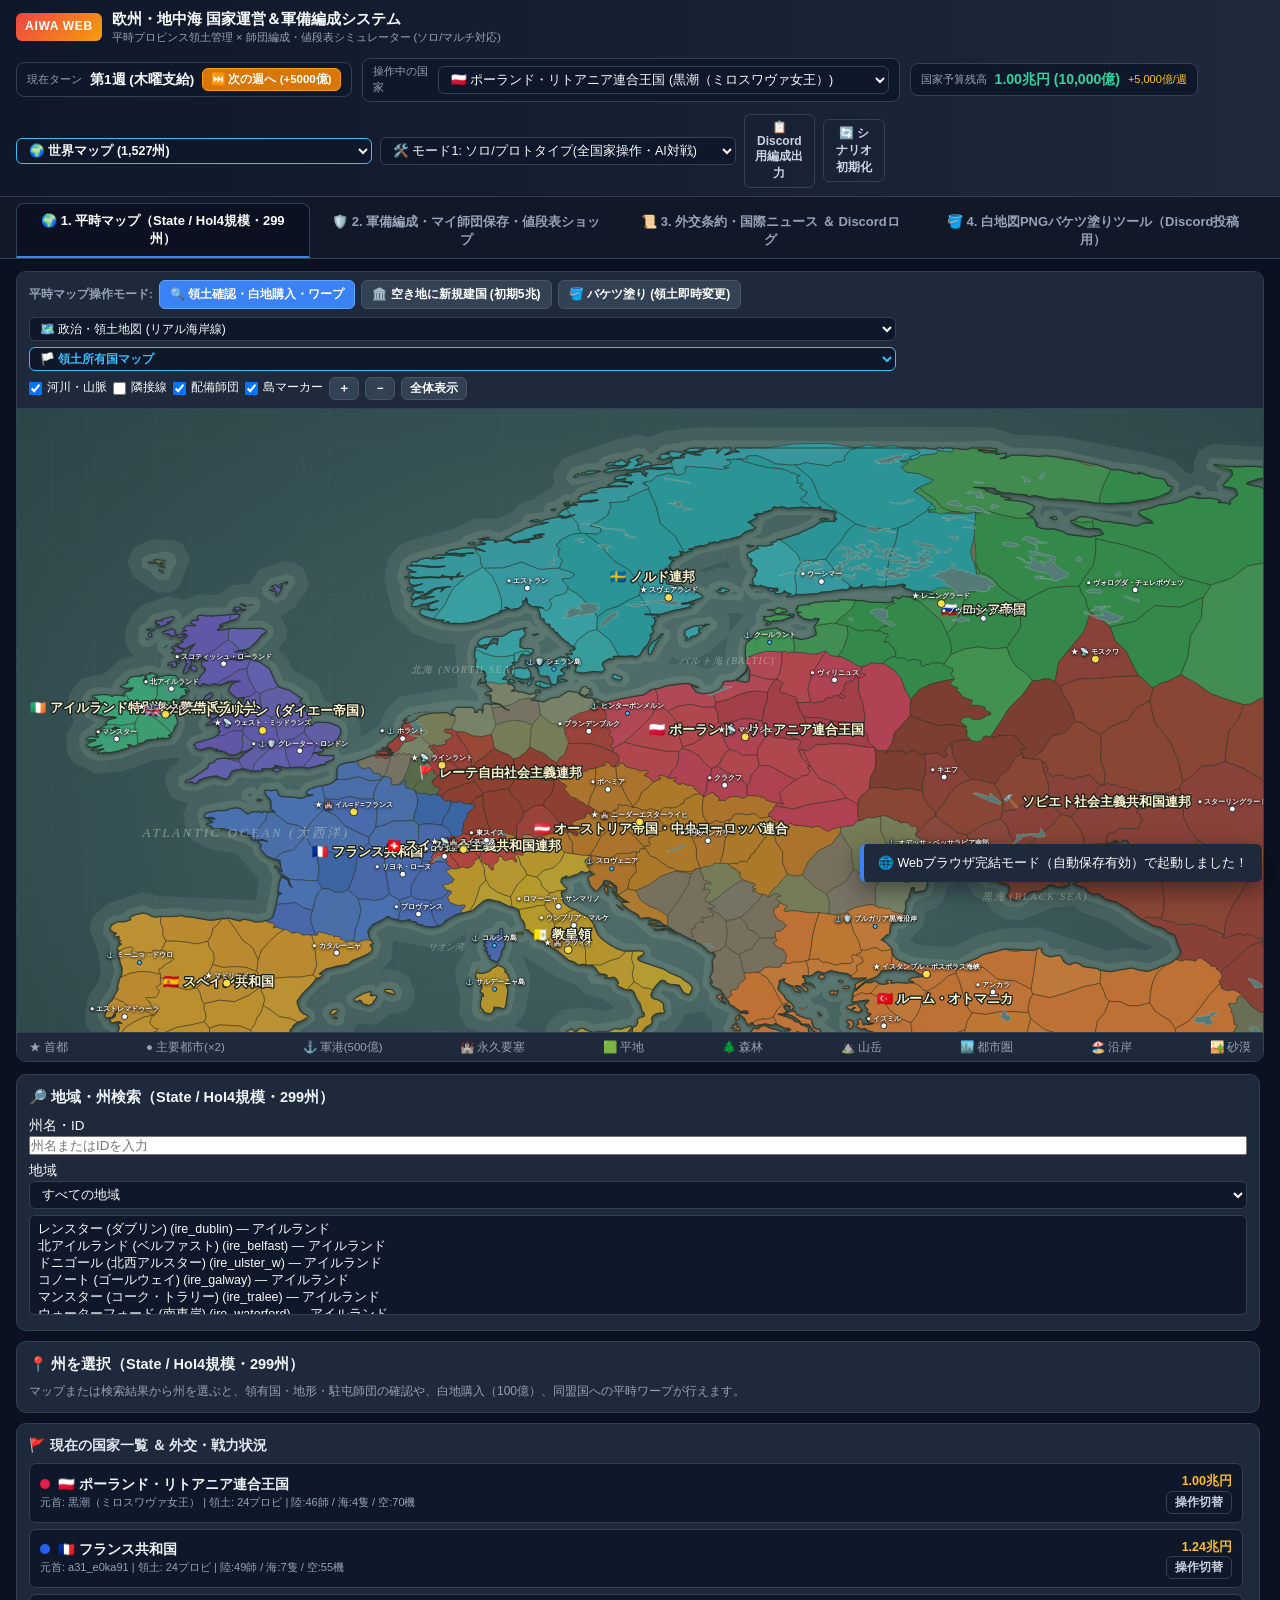
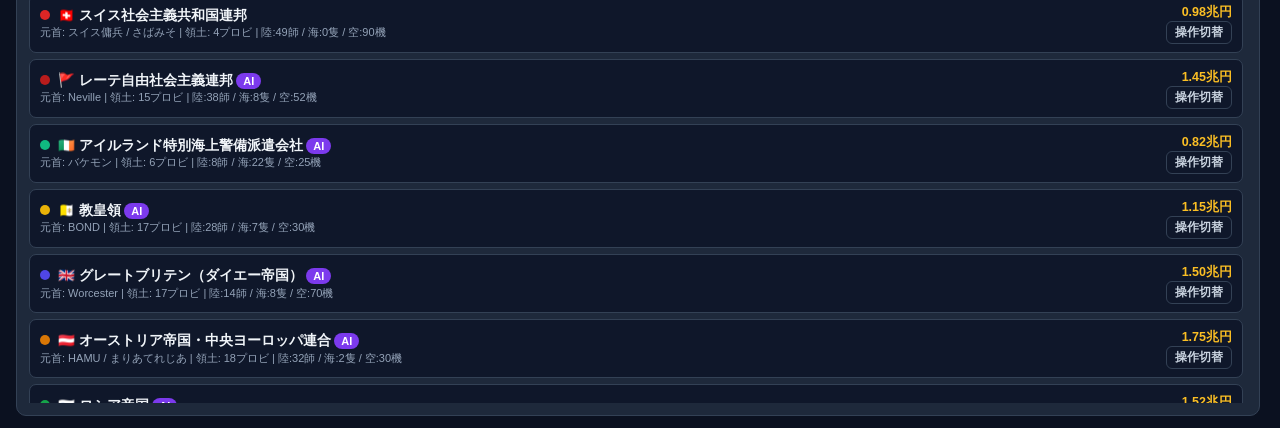
==== index.html @ 78592001 "feat: 陸海空の兵器区分フィルタ・戦車カタログ、史実編成プリセット拡充、国家・軍備共有コード(入出力)機能を実装" ====
<!DOCTYPE html>
<html lang="ja">
<head>
  <meta charset="UTF-8" />
  <meta name="viewport" content="width=device-width, initial-scale=1.0" />
  <title>AIWA Web Command — 欧州・地中海 国家運営＆戦術ウォーゲーム</title>
  <link rel="stylesheet" href="/static/styles.css?v=20261110_europe1914" />
</head>
<body>
  <!-- トップヘッダー：国家切替・予算表示・週進行・モード切替 -->
  <header class="topbar">
    <div class="brand">
      <span class="brand-badge">AIWA WEB</span>
      <div>
        <h1>欧州・地中海 国家運営＆軍備編成システム</h1>
        <p class="subtitle">平時プロビンス領土管理 × 師団編成・値段表シミュレーター (ソロ/マルチ対応)</p>
      </div>
    </div>

    <div class="topbar-center">
      <div class="stat-pill">
        <span class="pill-label">現在ターン</span>
        <strong id="ui-week">第1週 (木曜支給)</strong>
        <button id="btn-advance-week" class="btn btn-xs btn-amber" title="木曜0:00の週資金(+5000億＋割譲ボーナス)を全国家に支給し、AI国家を行動させます">⏭️ 次の週へ (+5000億)</button>
      </div>

      <div class="stat-pill nation-selector-pill">
        <span class="pill-label">操作中の国家</span>
        <select id="select-active-nation"></select>
        <span id="ui-nation-ai-badge" class="badge badge-ai" style="display:none;">AI担当</span>
      </div>

      <div class="stat-pill budget-pill">
        <span class="pill-label">国家予算残高</span>
        <strong id="ui-nation-budget">0.00兆円 (0億)</strong>
        <span id="ui-nation-income" class="sub-val">+5000億/週</span>
      </div>
    </div>

    <div class="topbar-right">
      <select id="select-active-world" class="select-world-dropdown" title="ワールド切替">
        <option value="world_admin1" selected>🌍 世界マップ (1,527州)</option>
        <option value="default">🇪🇺 欧州マップ (299州・現行戦役)</option>
      </select>
      <select id="select-game-mode" class="mode-select" title="まず1(ソロ/検証プロトタイプ) と のちに2(マルチプレイ国別ロック) を切り替え">
        <option value="sandbox">🛠️ モード1: ソロ/プロトタイプ(全国家操作・AI対戦)</option>
        <option value="multiplayer">🌐 モード2: マルチプレイ(国別パスコード保護)</option>
      </select>
      <button id="btn-export-discord" class="btn btn-sm btn-outline">📋 Discord用編成出力</button>
      <button id="btn-scenario-menu" class="btn btn-sm btn-outline">🔄 シナリオ初期化</button>
    </div>
  </header>

  <!-- メインナビゲーションタブ（宣戦布告以降の戦時マップは一旦切り離し） -->
  <nav class="main-tabs">
    <button class="tab-btn active" data-tab="tab-peacetime-map">
      🌍 1. 平時マップ（State / HoI4規模・299州）
    </button>
    <button class="tab-btn tab-war-highlight" data-tab="tab-wartime-map" style="display:none;">
      ⚔️ 戦時マップ（分離型・戦術作戦ボード ＆ AI審判）
      <span id="badge-active-wars" class="tab-counter">1</span>
    </button>
    <button class="tab-btn" data-tab="tab-military">
      🛡️ 2. 軍備編成・マイ師団保存・値段表ショップ
    </button>
    <button class="tab-btn" data-tab="tab-diplomacy">
      📜 3. 外交条約・国際ニュース ＆ Discordログ
    </button>
    <button class="tab-btn" data-tab="tab-png-painter">
      🪣 4. 白地図PNGバケツ塗りツール（Discord投稿用）
    </button>
  </nav>

  <!-- ====================================================================== -->
  <!-- TAB 1: 平時マップ（戦略プロビンス地図・建国・白地購入・平時ワープ） -->
  <!-- ====================================================================== -->
  <main id="tab-peacetime-map" class="tab-panel active">
    <div class="split-layout">
      <!-- 左：インタラクティブ欧州・地中海プロビンスSVGマップ -->
      <section class="map-Area">
        <div class="map-toolbar">
          <div class="tool-group">
            <span class="tool-label">平時マップ操作モード:</span>
            <button class="btn btn-sm map-tool-btn active" data-ptool="inspect">🔍 領土確認・白地購入・ワープ</button>
            <button class="btn btn-sm map-tool-btn" data-ptool="found">🏛️ 空き地に新規建国 (初期5兆)</button>
            <button class="btn btn-sm map-tool-btn" data-ptool="bucket">🪣 バケツ塗り (領土即時変更)</button>
          </div>
          <div class="tool-group">
            <select id="select-peace-map-style" class="mode-select" style="font-size:12px;padding:3px 6px;">
              <option value="political">🗺️ 政治・領土地図 (リアル海岸線)</option>
              <option value="terrain">⛰️ 自然地形アトラス (山岳・河川強調)</option>
              <option value="hq_dark">📡 参謀本部ブリーフィング図</option>
            </select>
            <select id="select-peace-color-mode" class="mode-select" style="font-size:12px;padding:3px 6px;border-color:#38bdf8;background:#0f172a;color:#38bdf8;font-weight:600;">
              <option value="owner">🏳️ 領土所有国マップ</option>
              <option value="diplomacy">🤝 外交関係カラーマップ</option>
            </select>
            <label class="checkbox-label">
              <input type="checkbox" id="chk-show-terrain" checked /> 河川・山脈
            </label>
            <label class="checkbox-label">
              <input type="checkbox" id="chk-show-adj" /> 隣接線
            </label>
            <label class="checkbox-label">
              <input type="checkbox" id="chk-show-units" checked /> 配備師団
            </label>
            <label class="checkbox-label" id="label-chk-island-markers">
              <input type="checkbox" id="chk-show-island-markers" checked /> 島マーカー
            </label>
            <button id="btn-peace-zoom-in" class="btn btn-xs">＋</button>
            <button id="btn-peace-zoom-out" class="btn btn-xs">－</button>
            <button id="btn-peace-zoom-reset" class="btn btn-xs">全体表示</button>
          </div>
        </div>

        <div id="peacetime-map-viewport" class="svg-viewport">
          <svg id="peacetime-svg" viewBox="150 40 1120 920" xmlns="http://www.w3.org/2000/svg"></svg>
          <div id="hoi4-state-tooltip" role="tooltip" hidden></div>
        </div>

        <div class="map-legend">
          <span>★ 首都</span>
          <span>● 主要都市(×2)</span>
          <span>⚓ 軍港(500億)</span>
          <span>🏰 永久要塞</span>
          <span>🟩 平地</span>
          <span>🌲 森林</span>
          <span>⛰️ 山岳</span>
          <span>🏙️ 都市圏</span>
          <span>🏖️ 沿岸</span>
          <span>🏜️ 砂漠</span>
        </div>
        <div id="diplomacy-legend-bar" class="map-legend" style="display:none;background:rgba(15,23,42,0.9);border:1px solid #38bdf8;margin-top:4px;">
          <strong style="color:#38bdf8;">🤝 外交カラー凡例:</strong>
          <span><span style="display:inline-block;width:12px;height:12px;background:#fde047;border-radius:2px;vertical-align:middle;"></span> 選択国家(自国)</span>
          <span><span style="display:inline-block;width:12px;height:12px;background:#10b981;border-radius:2px;vertical-align:middle;"></span> 軍事同盟国</span>
          <span><span style="display:inline-block;width:12px;height:12px;background:#38bdf8;border-radius:2px;vertical-align:middle;"></span> 不可侵条約国</span>
          <span><span style="display:inline-block;width:12px;height:12px;background:#a855f7;border-radius:2px;vertical-align:middle;"></span> 軍事通行権</span>
          <span><span style="display:inline-block;width:12px;height:12px;background:#ef4444;border-radius:2px;vertical-align:middle;"></span> 交戦国(戦争中)</span>
          <span><span style="display:inline-block;width:12px;height:12px;background:#475569;border-radius:2px;vertical-align:middle;"></span> 中立国</span>
        </div>
      </section>

      <!-- 右：選択プロビンス詳細 / 建国フォーム / バケツ塗りパレット -->
      <aside class="side-panel">
        <div class="card state-search">
          <h2>🔎 地域・州検索（State / HoI4規模・299州）</h2>
          <label>州名・ID <input id="state-search" type="search" placeholder="州名またはIDを入力" /></label>
          <label>地域 <select id="state-region-filter"><option value="">すべての地域</option></select></label>
          <select id="state-search-results" size="5" aria-label="検索結果"></select>
        </div>
        <!-- パネルA: プロビンス詳細＆白地購入＆平時ワープ -->
        <div id="peace-panel-inspect" class="card">
          <h2 id="prov-detail-title">📍 州を選択（State / HoI4規模・299州）</h2>
          <div id="prov-detail-body" class="card-body">
            <p class="muted">マップまたは検索結果から州を選ぶと、領有国・地形・駐屯師団の確認や、白地購入（100億）、同盟国への平時ワープが行えます。</p>
          </div>
        </div>

        <!-- パネルB: 新規建国ウィザード -->
        <div id="peace-panel-found" class="card" style="display:none;">
          <h2>🏛️ 新規建国申請（#建国ルール 準拠）</h2>
          <p class="rule-note">
            ・首都と主要都市は、選んだ白地の領土でつなげてください<br/>
            ・<strong>首都1つ＋主要都市2つ</strong>を設置（基本的に陸続き必須）<br/>
            ・建国時に<strong>初期資金5兆円（50,000億）</strong>を支給！
          </p>
          <div class="form-grid">
            <label>国名 <input type="text" id="found-name" placeholder="例: 地中海連邦共和国" /></label>
            <div class="row-2">
              <label>国旗絵文字 <input type="text" id="found-flag" value="🏳️" /></label>
              <label>国家カラー <input type="color" id="found-color" value="#06b6d4" /></label>
            </div>
            <div class="row-2">
              <label>指導者・プレイヤー名 <input type="text" id="found-leader" placeholder="あなたの名前" /></label>
              <label>パスコード(マルチ用・任意) <input type="text" id="found-passcode" placeholder="省略可" /></label>
            </div>
            <label class="checkbox-label">
              <input type="checkbox" id="found-is-ai" /> 🤖 この国をAI国家（CPU担当）にする
            </label>
            <div class="found-selection-box">
              <div><strong class="found-capital">★ 首都 (1つ):</strong> <span id="found-cap-label" class="highlight-text">マップ上の空き地をクリック</span></div>
              <div><strong class="found-city">● 主要都市 (2つ):</strong> <span id="found-cities-label" class="highlight-text">未選択 (0/2)</span></div>
              <div><strong class="found-extra">🗺️ 追加初期領土:</strong> <span id="found-provs-label" class="muted">なし</span></div>
              <button type="button" id="btn-found-austria-1914" class="btn btn-xs btn-outline" hidden>1914年のオーストリア＝ハンガリー帝国領を選択</button>
              <p id="found-status" role="status">白地の首都1つと主要都市2つを選んでください。</p>
              <button type="button" id="btn-found-connect" class="btn btn-xs btn-outline" disabled>間の空き地を追加</button>
              <button type="button" id="btn-found-clear-sel" class="btn btn-xs btn-outline">選択プロビンスをクリア</button>
            </div>
            <label>国家設定・背景ストーリー <textarea id="found-lore" rows="2" placeholder="建国の経緯や政体など"></textarea></label>
            <button id="btn-submit-found" class="btn btn-primary btn-block">🏛️ この内容で建国する（初期資金5兆円交付）</button>
          </div>
        </div>

        <!-- パネルC: バケツ塗りツール -->
        <div id="peace-panel-bucket" class="card" style="display:none;">
          <h2>🪣 領土バケツ塗りモード</h2>
          <p class="rule-note">塗りたい国家（または白地化）を選んでマップ上のプロビンスをクリックすると、即座に領土が切り替わります。</p>
          <label>塗りつぶし対象:
            <select id="select-bucket-owner"></select>
          </label>
        </div>

        <!-- 選択中プロビンスへの平時ワープ＆国家サマリー -->
        <div class="card">
          <h3>🚩 現在の国家一覧 ＆ 外交・戦力状況</h3>
          <div id="peace-nation-list" class="nation-mini-list"></div>
        </div>
      </aside>
    </div>
  </main>

  <!-- ====================================================================== -->
  <!-- TAB 2: 戦時マップ（平時マップから完全分離された戦術作戦ボード＆戦争審判） -->
  <!-- ====================================================================== -->
  <main id="tab-wartime-map" class="tab-panel">
    <div class="split-layout war-layout">
      <!-- 左：戦時専用・戦術作戦ボード (map.army / tactrace スタイル) -->
      <section class="map-area">
        <div class="map-toolbar war-toolbar">
          <div class="tool-group">
            <label>対象戦争:
              <select id="select-active-war"></select>
            </label>
            <button id="btn-open-declare-war" class="btn btn-xs btn-danger">🔥 新規宣戦布告</button>
            <label>戦術マップ戦域:
              <select id="select-war-theater"></select>
            </label>
          </div>

          <div class="tool-group">
            <span class="tool-label">作戦ボード描画ツール:</span>
            <button class="btn btn-xs war-tool-btn active" data-wtool="move">✥ 部隊アイコン移動</button>
            <button class="btn btn-xs war-tool-btn" data-wtool="add_unit">➕ 部隊シンボル追加</button>
            <button class="btn btn-xs war-tool-btn" data-wtool="draw_attack">🏹 攻撃進軍矢印</button>
            <button class="btn btn-xs war-tool-btn" data-wtool="draw_defend">🛡️ 防衛陣地線</button>
            <button class="btn btn-xs war-tool-btn" data-wtool="draw_naval">🌊 強襲揚陸・艦隊機動</button>
            <button class="btn btn-xs war-tool-btn" data-wtool="draw_counter">⚡ 機動逆襲矢印</button>
          </div>

          <div class="tool-group">
            <label>操作陣営:
              <select id="select-war-side">
                <option value="attacker">🔴 攻撃側陣営</option>
                <option value="defender">🔵 防衛側陣営</option>
              </select>
            </label>
            <label>表示レイヤー:
              <select id="select-war-layer-view">
                <option value="both">👁️ 両軍表示 (審判・全体検証)</option>
                <option value="attacker">🔴 攻撃側作戦のみ表示</option>
                <option value="defender">🔵 防衛側作戦のみ表示</option>
              </select>
            </label>
            <button id="btn-war-clear-drawings" class="btn btn-xs btn-outline">🗑️ 選択陣営の矢印クリア</button>
          </div>
        </div>

        <!-- 戦時専用・戦術SVGボード (1000x860) -->
        <div id="wartime-map-viewport" class="svg-viewport war-viewport">
          <svg id="wartime-svg" viewBox="0 0 1080 860" xmlns="http://www.w3.org/2000/svg"></svg>
        </div>

        <div class="map-legend war-legend">
          <span>💡 <strong>使い方:</strong> 『🏹 攻撃進軍矢印』等を選び、戦術マップ上を<strong>ドラッグ（または始点→終点クリック）</strong>すると作戦矢印を描画できます。『✥ 部隊アイコン移動』でNATO兵科シンボルを自由配置できます。</span>
          <div>
            <button id="btn-export-milx" class="btn btn-xs btn-outline">💾 作戦ファイル(.milxyz/.json)保存</button>
            <label class="btn btn-xs btn-outline" style="cursor:pointer;">
              📂 作戦ファイル読込 <input type="file" id="input-import-milx" accept=".json,.milxyz" style="display:none;" />
            </label>
          </div>
        </div>
      </section>

      <!-- 右：作戦ドクトリン提出・戦力比較・AI自動立案・ハイブリッド審判実行 -->
      <aside class="side-panel war-side-panel">
        <div class="card">
          <div class="card-header-flex">
            <h2 id="war-panel-title">⚔️ 戦術作戦司令部</h2>
            <span id="war-status-badge" class="badge badge-warn">作戦立案中</span>
          </div>

          <div id="war-coalition-box" class="coalition-versus-box"></div>

          <!-- 部隊シンボル追加設定（add_unit選択時） -->
          <div id="war-add-unit-box" class="sub-box" style="display:none;">
            <h4>➕ 戦術マップへ追加するNATO部隊シンボル</h4>
            <div class="row-2">
              <select id="new-tu-type">
                <option value="infantry">歩兵師団/軍団 [X]</option>
                <option value="mech">機械化歩兵部隊</option>
                <option value="armor">機甲・戦車軍団</option>
                <option value="mountain">山岳歩兵部隊</option>
                <option value="airborne">空挺降下部隊</option>
                <option value="marine">海兵強襲揚陸部隊</option>
                <option value="fleet">主力艦隊・船団</option>
                <option value="air">航空撃滅・爆撃航空団</option>
              </select>
              <input type="text" id="new-tu-name" placeholder="部隊名 (例: 第1機甲軍)" />
            </div>
            <p class="muted">※上の項目を設定して左の戦術マップをクリックすると配置されます。</p>
          </div>

          <!-- 戦略目標プロビンス指定（平時マップ連動の攻略目標） -->
          <div class="sub-box">
            <h4>🎯 戦略攻略目標プロビンス（勝敗時の占領対象）</h4>
            <div class="row-2">
              <select id="war-arrow-from"></select>
              <select id="war-arrow-to"></select>
            </div>
            <div class="row-2" style="margin-top:6px;">
              <select id="war-arrow-type">
                <option value="attack">地上正面突破</option>
                <option value="naval">強襲上陸(要:揚陸船団)</option>
                <option value="airborne">空挺降下(要:空挺連隊)</option>
              </select>
              <button id="btn-add-strat-target" class="btn btn-xs btn-primary">＋ 攻略目標に追加</button>
            </div>
            <div id="war-strat-target-list" class="tag-list" style="margin-top:6px;"></div>
          </div>

          <!-- 両陣営の作戦ドクトリン＆AI自動立案 -->
          <div class="doctrine-box">
            <div class="doctrine-header">
              <strong>🔴 攻撃側 作戦ドクトリン・指示書</strong>
              <button id="btn-ai-plan-atk" class="btn btn-xs btn-outline">🤖 AIに攻撃作戦を自動立案させる</button>
            </div>
            <textarea id="war-atk-doctrine" rows="2" placeholder="攻撃側の重点突破方向、航空支援、艦隊運用方針を記入"></textarea>

            <div class="doctrine-header" style="margin-top:8px;">
              <strong>🔵 防衛側 作戦ドクトリン・指示書</strong>
              <button id="btn-ai-plan-dfn" class="btn btn-xs btn-outline">🤖 AIに防衛作戦を自動立案させる</button>
            </div>
            <textarea id="war-dfn-doctrine" rows="2" placeholder="防衛側の防衛線、要塞活用、機動予備の逆襲方針を記入"></textarea>

            <div class="row-2" style="margin-top:8px;">
              <button id="btn-save-war-plan" class="btn btn-sm btn-primary">💾 作戦計画を保存・提出</button>
              <label class="checkbox-label">
                <input type="checkbox" id="chk-use-ai-llm" /> 🤖 AI審判ナラティブ追加
              </label>
            </div>
          </div>

          <hr class="sep" />

          <!-- 審判判定実行ボタン -->
          <button id="btn-resolve-war" class="btn btn-danger btn-block btn-lg">
            ⚖️ 戦争審判を実行する（制空・制海・地上突破・降伏判定）
          </button>
        </div>

        <!-- 戦争判定結果レポート表示カード -->
        <div class="card">
          <h3>📊 戦争審判レポート（#戦争結果 出力対応）</h3>
          <div id="war-result-container" class="war-report-box">
            <p class="muted">『⚖️ 戦争審判を実行する』を押すと、両軍の師団編成・戦車スペック・軍港有無・船団枠・制空権・地形補正・作戦矢印を統合計算した公式戦況レポートがここに表示されます。</p>
          </div>
        </div>
      </aside>
    </div>
  </main>

  <!-- ====================================================================== -->
  <!-- TAB 3: 軍備編成・師団設計ビルダー＆値段表ショップ -->
  <!-- ====================================================================== -->
  <main id="tab-military" class="tab-panel">
    <!-- 上部：残資金・軍事費内訳・週次予算ダッシュボード -->
    <div id="military-budget-dashboard" class="budget-dashboard-card"></div>

    <div class="military-grid">
      <!-- 左カラム：陸軍オリジナル師団ビルダー＆戦車車種カスタム -->
      <section class="card">
        <div class="card-header-flex">
          <h2>🪖 陸軍 師団編成ビルダー（#陸軍値段表 / #陸軍_連隊編成）</h2>
          <button id="btn-open-custom-tank" class="btn btn-xs btn-amber">🔧 架空・カスタム戦車開発</button>
        </div>
        <p class="rule-note">
          ・<strong>①基幹連隊（3〜4個）＋ ②砲兵連隊（1個まで・砲兵突破連隊含む）＋ ③補助大隊（4個まで）</strong>を組み合わせて編成<br/>
          ・戦車大隊(76両)の戦車を変更すると<strong>「76両×単価＋10億」</strong>、戦車中隊(22両)は<strong>「22両×単価」</strong>で自動計算！<br/>
          ・各連隊・大隊の<strong>公式説明文（全文）</strong>を確認でき、作成した編成は<strong>「自分用の師団」</strong>として保存できます。
        </p>

        <!-- 公式テンプレート＆史実編成ライブラリ 1クリック読込 -->
        <div class="template-bar" style="display:flex;flex-wrap:wrap;gap:6px;align-items:center;">
          <span>📌 テンプレ読込:</span>
          <select id="select-history-tpl" style="font-size:11.5px;padding:3px 8px;background:#1e293b;color:#fde047;border:1px solid #eab308;border-radius:4px;font-weight:600;">
            <option value="">🏛️ 史実編成ライブラリから選ぶ...</option>
            <option value="tpl_de_panzer_1939">🇩🇪 1939年ドイツ装甲師団 (電撃戦)</option>
            <option value="tpl_su_rifle_div">🇷🇺 ソ連赤軍ライフル師団 (狙撃師団)</option>
            <option value="tpl_us_armored_div">🇺🇸 米軍機甲師団 (諸兵科連合)</option>
            <option value="tpl_uk_airborne_div">🇬🇧 英軍第1空挺師団 (レッドデビルズ)</option>
            <option value="tpl_jp_infantry_div">🇯🇵 日本陸軍歩兵師団 (常設師団)</option>
            <option value="tpl_su_guards_tank">⭐ ソ連親衛重戦車突破軍</option>
          </select>
          <button class="btn btn-xs btn-outline tpl-load-btn" data-tpl="tpl_infantry_div">歩兵師団 (380億)</button>
          <button class="btn btn-xs btn-outline tpl-load-btn" data-tpl="tpl_motorized_div">自動車化 (440億)</button>
          <button class="btn btn-xs btn-outline tpl-load-btn" data-tpl="tpl_mechanized_div">機械化 (740億)</button>
          <button class="btn btn-xs btn-outline tpl-load-btn" data-tpl="tpl_armored_div">機甲 (1240億)</button>
        </div>

        <!-- 自分用の師団（保存済みマイ師団テンプレート）一覧・読込・保存 -->
        <div class="user-template-box">
          <div class="sec-title">
            <strong>⭐ 自分用の師団（マイ師団テンプレート保存・読込）</strong>
            <button type="button" id="btn-save-user-template" class="btn btn-xs btn-amber">💾 現在の編成を「自分用の師団」に保存</button>
          </div>
          <div id="user-templates-list" class="user-templates-list"></div>
        </div>

        <div class="builder-form">
          <div class="row-2">
            <label>師団名称 <input type="text" id="div-name" value="第1歩兵師団" /></label>
            <label>編成師団数 <input type="number" id="div-count" value="5" min="1" max="200" /></label>
          </div>

          <!-- 基幹連隊 (3〜4個) -->
          <div class="builder-section">
            <div class="sec-title">
              <strong>① 基幹連隊（3〜4個）</strong>
              <button type="button" id="btn-add-regiment" class="btn btn-xs btn-outline">＋ 連隊枠を追加 (最大4)</button>
            </div>
            <div id="builder-regiments-list"></div>
          </div>

          <!-- 砲兵連隊 (0〜1個：軽砲・重砲・自走砲・山岳砲・砲兵突破連隊・自走ロケット砲) -->
          <div class="builder-section">
            <div class="sec-title"><strong>② 砲兵連隊（各師団に1個まで・砲兵突破連隊もここ）</strong></div>
            <select id="builder-artillery"></select>
            <div id="builder-artillery-desc" class="unit-full-desc"></div>
          </div>

          <!-- 補助大隊 (0〜4個) -->
          <div class="builder-section">
            <div class="sec-title">
              <strong>③ 補助大隊（最大4個まで）</strong>
              <button type="button" id="btn-add-support" class="btn btn-xs btn-outline">＋ 補助大隊を追加 (最大4)</button>
            </div>
            <div id="builder-supports-list"></div>
          </div>

          <!-- リアルタイム試算・残資金プレビュー＆構成部隊説明文 -->
          <div id="div-preview-box" class="spec-preview-box"></div>

          <div style="display:flex;align-items:center;justify-content:space-between;gap:8px;margin-bottom:6px;">
            <label class="checkbox-label" style="font-size:12px;">
              <input type="checkbox" id="chk-also-save-tpl" /> 配備と同時に「自分用の師団」にも保存する
            </label>
          </div>

          <button id="btn-buy-division" class="btn btn-primary btn-block">
            🪖 この師団を編成・購入して配備する
          </button>

          <!-- 全連隊・砲兵・補助大隊の公式説明文カタログ辞典（全文表示） -->
          <details class="catalog-reference-details" style="margin-top:10px;">
            <summary>📖 全連隊・砲兵連隊・補助大隊 公式説明文一覧（クリックで全文表示）</summary>
            <div id="army-catalog-full-reference" class="catalog-reference-body"></div>
          </details>
        </div>
      </section>

      <!-- 中央カラム：陸海空・施設・核兵器 総合調達ショップ -->
      <section class="card">
        <h2>🪖⚓✈️🏰 陸海空・施設 総合調達ショップ</h2>
        <div class="shop-tabs">
          <button class="btn btn-sm shop-tab-btn active" data-shop="navy">⚓ 海軍艦艇・船団</button>
          <button class="btn btn-sm shop-tab-btn" data-shop="air">✈️ 空軍機体・核兵器</button>
          <button class="btn btn-sm shop-tab-btn" data-shop="tank">🪖 陸軍戦車カタログ</button>
          <button class="btn btn-sm shop-tab-btn" data-shop="facility">🏰 軍港(必須)・要塞・レーダー</button>
        </div>

        <div id="shop-facility-prov-bar" class="sub-box" style="display:none;margin-bottom:8px;">
          <label style="display:flex;align-items:center;justify-content:space-between;gap:8px;flex-wrap:wrap;">
            <strong>📍 施設の配備先プロビンス:</strong>
            <select id="shop-facility-prov" style="flex:1;min-width:180px;"></select>
          </label>
          <p class="muted" style="margin-top:4px;font-size:11px;">※選択した自国プロビンスに施設（⚓軍港・📡防空レーダー網・🏰永久要塞・🛡️海岸砲要塞）を配備し、平時マップ上に反映します。</p>
        </div>

        <div class="shop-filter-bar">
          <select id="shop-country-filter">
            <option value="ALL">すべての国</option>
          </select>
          <select id="shop-category-filter">
            <option value="ALL">すべての兵器区分</option>
          </select>
          <input type="text" id="shop-search" placeholder="兵器名・区分で検索 (例: 重戦車, 戦闘機, 大和, P-51)..." />
        </div>

        <div id="shop-items-list" class="shop-list"></div>
      </section>

      <!-- 右カラム：選択国家の現在保有戦力一覧＆全額返金解体 -->
      <section class="card">
        <div class="card-header-flex">
          <h2>📋 現在保有している軍備一覧</h2>
          <div style="display:flex;align-items:center;gap:6px;">
            <button id="btn-open-share-code" class="btn btn-xs btn-amber">📦 共有コード (入出力)</button>
            <span class="badge badge-ok">解体時100%返金</span>
          </div>
        </div>
        <div id="nation-force-summary" class="force-summary-banner"></div>
        <div id="nation-inventory-list" class="inventory-list"></div>
      </section>
    </div>
  </main>

  <!-- ====================================================================== -->
  <!-- TAB 4: 外交・条約・講和条約・国際ニュース＆Discordログ連携 -->
  <!-- ====================================================================== -->
  <main id="tab-diplomacy" class="tab-panel">
    <div class="military-grid">
      <!-- 左：条約締結・講和条約シミュレーター -->
      <section class="card">
        <h2>🤝 条約締結・講和条約（#外交ルール 準拠）</h2>
        <p class="rule-note">
          ・<strong>不可侵条約(1週間)</strong> と <strong>軍事同盟(1週間)</strong> は<strong>合計4カ国まで</strong>締結可能<br/>
          ・<strong>軍事的通行権</strong> は連絡なしで領域通過・平時ワープが可能（侵攻には使用不可・期限なし）<br/>
          ・<strong>講和条約</strong> は賠償金（1回目1.8兆 / 2回目0.9兆 / 3回目0.4兆・運営支給）＋初期領土の1/3まで割譲可（1プロビにつき週資金+100億）。締結後2週間は再宣戦不可。
        </p>

        <div class="form-grid">
          <label>条約種別
            <select id="treaty-type">
              <option value="nap">🕊️ 不可侵条約（1週間有効・宣戦不可）</option>
              <option value="alliance">🛡️ 軍事同盟（1週間有効・不可侵＋参戦義務）</option>
              <option value="transit">🚂 軍事的通行権（無期限・平時ワープ許可）</option>
              <option value="peace">🏳️ 講和条約（賠償金交付・領土割譲・2週間不可侵）</option>
            </select>
          </label>
          <div class="row-2">
            <label>締約国A (講和時は戦勝国) <select id="treaty-nat-a"></select></label>
            <label>締約国B (講和時は敗戦国) <select id="treaty-nat-b"></select></label>
          </div>
          <label>条約名称 <input type="text" id="treaty-name" placeholder="例: パリ防衛条約 / 露波中立条約" /></label>
          <div id="peace-cede-box" class="sub-box" style="display:none;">
            <strong>🏳️ 講和条約：割譲するプロビンス（敗戦国の初期領土1/3まで）</strong>
            <div id="peace-cede-provinces" class="checkbox-grid"></div>
          </div>
          <label>条約条文・備考 <textarea id="treaty-desc" rows="2" placeholder="条約の詳細条項（省略時は自動生成）"></textarea></label>
          <button id="btn-create-treaty" class="btn btn-primary btn-block">📜 条約を締結して #外交報告 に公示する</button>
        </div>

        <hr class="sep" />
        <h3>📌 現在有効な条約一覧</h3>
        <div id="active-treaties-list" class="treaty-list"></div>
      </section>

      <!-- 中央：国際ニュース発表＆タイムライン -->
      <section class="card">
        <h2>📰 国際ニュース・外交声明（#国際ニュース）</h2>
        <div class="form-grid" style="margin-bottom:12px;">
          <input type="text" id="news-title" placeholder="見出し (例: 【外務省声明】局外中立の宣言について)" />
          <textarea id="news-body" rows="3" placeholder="声明本文を入力..."></textarea>
          <button id="btn-post-news" class="btn btn-primary btn-sm">📣 国際ニュースに声明を発表</button>
        </div>
        <div id="news-feed-list" class="news-feed"></div>
      </section>

      <!-- 右：現在のDiscordサーバー(SQLite DB) リアルタイムログ閲覧 -->
      <section class="card">
        <div class="card-header-flex">
          <h2>💬 Discord AIWA 実サーバーログ連動</h2>
          <button id="btn-sync-discord" class="btn btn-xs btn-outline">🔄 最新ログ取得</button>
        </div>
        <p class="muted">ローカルの <code>discord_messages.db</code> に保存されているAIWAサーバーの投稿（#国際ニュース / #外交報告 / #戦争1 / #建国申請）を参照できます。</p>
        <div id="discord-logs-list" class="news-feed"></div>
      </section>
    </div>
  </main>

  <!-- ====================================================================== -->
  <!-- TAB 5: 白地図PNGバケツ塗りツール（Discordの #地図 投稿用） -->
  <!-- ====================================================================== -->
  <main id="tab-png-painter" class="tab-panel">
    <div class="card">
      <div class="card-header-flex">
        <div>
          <h2>🪣 世界地図バケツ塗りツール</h2>
          <p class="muted">世界マップと同じ区画をクリックで塗り、PNGで保存できます。手元の画像も読み込めます。</p>
        </div>
        <div class="tool-group">
          <button id="btn-png-europe-1914" class="btn btn-sm btn-outline" hidden>1914年の欧州を色分け</button>
          <button id="btn-png-world-map" class="btn btn-sm btn-outline">🌍 白地図に戻す</button>
          <label class="btn btn-sm btn-primary" style="cursor:pointer;">
            📂 白地図PNG画像を読み込む <input type="file" id="png-file-input" accept="image/*" style="display:none;" />
          </label>
          <label>塗り色: <input type="color" id="png-fill-color" value="#e11d48" /></label>
          <label>許容誤差（画像のみ）: <input type="number" id="png-tolerance" value="32" min="1" max="120" style="width:60px;" /></label>
          <button id="btn-png-undo" class="btn btn-sm btn-outline">↩️ 元に戻す</button>
          <button id="btn-png-download" class="btn btn-sm btn-amber">💾 塗った地図をPNG保存</button>
        </div>
      </div>
      <div class="tool-group" role="group" aria-label="バケツ塗り地図の表示">
        <button id="btn-png-zoom-in" class="btn btn-sm btn-outline" aria-label="地図を拡大">＋</button>
        <button id="btn-png-zoom-out" class="btn btn-sm btn-outline" aria-label="地図を縮小">−</button>
        <button id="btn-png-zoom-reset" class="btn btn-sm btn-outline">全体表示</button>
        <span class="muted">ホイールで拡大・縮小、ドラッグで移動</span>
      </div>
      <div class="png-canvas-wrapper">
        <canvas id="png-paint-canvas" width="1280" height="720"></canvas>
      </div>
    </div>
  </main>

  <!-- モーダル1: 新規宣戦布告 -->
  <div id="modal-declare-war" class="modal-backdrop" style="display:none;">
    <div class="modal-card">
      <div class="card-header-flex">
        <h3>🔥 新規宣戦布告（#戦争ルール 準拠）</h3>
        <button class="btn btn-xs btn-outline modal-close" data-close="modal-declare-war">✕</button>
      </div>
      <p class="rule-note">
        ・参戦できるのは<strong>宣戦布告側3カ国、防衛側3カ国の合わせて6カ国まで</strong><br/>
        ・<strong>両陣営の参戦国数の差は1以下</strong>とする<br/>
        ・不可侵条約または講和条約（2週間）が有効な相手には宣戦できません。
      </p>
      <div class="form-grid">
        <label>戦争・戦役名称 <input type="text" id="decl-war-name" placeholder="例: 第2次ライン・アルプス戦争" /></label>
        <label>使用する戦時戦術マップ（戦域）
          <select id="decl-war-theater"></select>
        </label>
        <div class="row-2">
          <div>
            <strong>🔴 宣戦布告側（最大3カ国）</strong>
            <div id="decl-attackers-list" class="checkbox-grid"></div>
          </div>
          <div>
            <strong>🔵 防衛側（最大3カ国）</strong>
            <div id="decl-defenders-list" class="checkbox-grid"></div>
          </div>
        </div>
        <button id="btn-confirm-declare-war" class="btn btn-danger btn-block">⚔️ 宣戦布告して戦時作戦マップを開く</button>
      </div>
    </div>
  </div>

  <!-- モーダル2: 架空・カスタム戦車開発 -->
  <div id="modal-custom-tank" class="modal-backdrop" style="display:none;">
    <div class="modal-card">
      <div class="card-header-flex">
        <h3>🔧 架空兵器・カスタム戦車開発（#戦争ルール 準拠）</h3>
        <button class="btn btn-xs btn-outline modal-close" data-close="modal-custom-tank">✕</button>
      </div>
      <p class="rule-note">
        ・完全新規開発は禁止。<strong>1945年9月15日までに走行可能な車体と主砲が付いた砲塔</strong>をベースにすること。<br/>
        ・<strong>T-54試作とIS-4は強過ぎるため出禁</strong>です。<br/>
        ・SO-122（M4シャーマン＋122mm砲）などWW2で実現可能な組み合わせは可。
      </p>
      <div class="form-grid">
        <label>車両名称 <input type="text" id="ct-name" placeholder="例: SO-122 重火力シャーマン" /></label>
        <div class="row-2">
          <label>ベース車体 <input type="text" id="ct-hull" placeholder="例: M4A3シャーマン車体" /></label>
          <label>搭載主砲 <input type="text" id="ct-gun" placeholder="例: 122mm A-19 / D-25T" /></label>
        </div>
        <div class="row-2">
          <label>車両区分
            <select id="ct-category">
              <option value="中戦車">中戦車</option>
              <option value="重戦車">重戦車</option>
              <option value="軽戦車">軽戦車</option>
              <option value="超重戦車">超重戦車</option>
              <option value="巡航・快速戦車">巡航・快速戦車</option>
              <option value="歩兵戦車">歩兵戦車</option>
              <option value="自走砲・砲戦車">自走砲・砲戦車</option>
            </select>
          </label>
          <label>1両単価(億) <input type="number" id="ct-cost" value="4.2" step="0.1" min="0.5" /></label>
        </div>
        <label>車両説明・備考 <input type="text" id="ct-desc" placeholder="例: M4車体に122mm砲を搭載した火力支援戦車" /></label>
        <button id="btn-submit-custom-tank" class="btn btn-amber btn-block">🔧 カスタム戦車を値段表に登録する</button>
      </div>
    </div>
  </div>

  <!-- モーダル3: Discord提出用フォーマット出力＆シナリオ切替 -->
  <div id="modal-output" class="modal-backdrop" style="display:none;">
    <div class="modal-card">
      <div class="card-header-flex">
        <h3 id="modal-output-title">📋 Discordスレッド提出用 軍備・予算テキスト</h3>
        <button class="btn btn-xs btn-outline modal-close" data-close="modal-output">✕</button>
      </div>
      <textarea id="modal-output-text" rows="14" readonly style="width:100%;font-family:monospace;"></textarea>
      <div class="row-2" style="margin-top:8px;">
        <button id="btn-copy-output" class="btn btn-primary">📋 クリップボードにコピー</button>
        <button class="btn btn-outline modal-close" data-close="modal-output">閉じる</button>
      </div>
    </div>
  </div>

  <!-- モーダル4: シナリオ初期化メニュー -->
  <div id="modal-scenario" class="modal-backdrop" style="display:none;">
    <div class="modal-card">
      <div class="card-header-flex">
        <h3>🔄 ワールド・シナリオ初期化メニュー</h3>
        <button class="btn btn-xs btn-outline modal-close" data-close="modal-scenario">✕</button>
      </div>
      <div class="form-grid">
        <button id="btn-reset-world" class="btn btn-primary btn-block" style="background:#0284c7;border-color:#38bdf8;">
          🌍 シナリオ：世界マップ（全1,527州・世界規模建国）で初期化
        </button>
        <button id="btn-reset-aiwa" class="btn btn-primary btn-block">
          🌍 シナリオ①：AIWA 現行サーバー再現（欧州・地中海15カ国＋条約＋瑞西仏戦争）で初期化
        </button>
        <button id="btn-reset-blank" class="btn btn-amber btn-block">
          🏳️ シナリオ②：完全な白地図から新規スタート（ゼロから建国・ソロ/マルチ用）
        </button>
      </div>
    </div>
  </div>

  <!-- モーダル5: 国家データ／軍備のインポート・エクスポート（共有コード化） -->
  <div id="modal-share-code" class="modal-backdrop" style="display:none;">
    <div class="modal-card" style="max-width:620px;">
      <div class="card-header-flex">
        <h3>📦 国家データ／軍備 共有コード（インポート・エクスポート）</h3>
        <button class="btn btn-xs btn-outline modal-close" data-close="modal-share-code">✕</button>
      </div>
      <p class="rule-note">
        ・<strong>エクスポート</strong>: 現在選択中の国家の軍備（師団・艦艇・機体・施設・マイ師団）を共有コードとして出力・コピーできます。<br/>
        ・<strong>インポート</strong>: 共有コードを貼り付けることで、他プレイヤーの編成や保存データを瞬時に自国へ反映できます。
      </p>

      <div class="shop-tabs" style="margin-bottom:8px;">
        <button class="btn btn-sm share-tab-btn active" data-share-mode="export">📤 共有コードのエクスポート (出力)</button>
        <button class="btn btn-sm share-tab-btn" data-share-mode="import">📥 共有コードのインポート (読込)</button>
      </div>

      <!-- 出力パネル -->
      <div id="share-panel-export">
        <label>エクスポート対象:
          <select id="share-export-scope" style="margin-bottom:6px;">
            <option value="all">📦 国家全体の軍備データ（師団＋海軍＋空軍＋施設）</option>
            <option value="divisions">🪖 保有師団＆マイ師団テンプレートのみ</option>
            <option value="builder">✏️ 現在ビルダーで設計中の師団編成のみ</option>
          </select>
        </label>
        <textarea id="share-export-text" rows="8" readonly style="width:100%;font-family:monospace;font-size:11.5px;background:#090d16;color:#38bdf8;"></textarea>
        <div class="row-2" style="margin-top:8px;">
          <button id="btn-copy-share-code" class="btn btn-primary">📋 共有コードをコピー</button>
          <button class="btn btn-outline modal-close" data-close="modal-share-code">閉じる</button>
        </div>
      </div>

      <!-- 入力パネル -->
      <div id="share-panel-import" style="display:none;">
        <label>共有コード（Base64 または JSON）を貼り付け:
          <textarea id="share-import-text" rows="8" placeholder="ここに共有コードをペーストしてください..." style="width:100%;font-family:monospace;font-size:11.5px;"></textarea>
        </label>
        <div style="margin-top:6px;display:flex;gap:6px;flex-wrap:wrap;">
          <button id="btn-execute-import" class="btn btn-amber" style="flex:1;">📥 この内容を自国軍備にインポートして反映</button>
          <button class="btn btn-outline modal-close" data-close="modal-share-code">閉じる</button>
        </div>
      </div>
    </div>
  </div>

  <div id="toast-container" class="toast-container"></div>
  <script src="/static/world_admin1_map.js?v=20261110_europe1914"></script>
  <script src="/static/realistic_map_data.js"></script>
  <script src="/static/standalone_data.js"></script>
  <script src="/static/app.js?v=20261110_europe1914"></script>
</body>
</html>
---- static/styles.css ----
:root {
  --bg-dark: #0b1120;
  --bg-panel: #111827;
  --bg-card: #1e293b;
  --bg-input: #0f172a;
  --border: #334155;
  --text-main: #f8fafc;
  --text-muted: #94a3b8;
  --primary: #3b82f6;
  --primary-hover: #2563eb;
  --danger: #ef4444;
  --danger-hover: #dc2626;
  --amber: #f59e0b;
  --emerald: #10b981;
}

* {
  box-sizing: border-box;
  margin: 0;
  padding: 0;
}

body {
  font-family: "Segoe UI", "Hiragino Kaku Gothic ProN", "Meiryo", sans-serif;
  background: var(--bg-dark);
  color: var(--text-main);
  font-size: 13.5px;
  line-height: 1.45;
  overflow-x: hidden;
}

/* Header */
.topbar {
  display: flex;
  align-items: center;
  justify-content: space-between;
  gap: 12px;
  padding: 8px 16px;
  background: linear-gradient(90deg, #0f172a 0%, #1e293b 100%);
  border-bottom: 1px solid var(--border);
  flex-wrap: wrap;
}

.brand {
  display: flex;
  align-items: center;
  gap: 10px;
}

.brand-badge {
  background: linear-gradient(135deg, #ef4444, #f59e0b);
  color: #fff;
  font-weight: 800;
  font-size: 12px;
  padding: 5px 9px;
  border-radius: 6px;
  letter-spacing: 0.06em;
}

.brand h1 {
  font-size: 15px;
  font-weight: 700;
}

.subtitle {
  font-size: 11px;
  color: var(--text-muted);
}

.topbar-center {
  display: flex;
  align-items: center;
  gap: 10px;
  flex-wrap: wrap;
}

.stat-pill {
  display: flex;
  align-items: center;
  gap: 8px;
  background: var(--bg-input);
  border: 1px solid var(--border);
  padding: 5px 10px;
  border-radius: 8px;
}

.pill-label {
  font-size: 11px;
  color: var(--text-muted);
}

.budget-pill strong {
  color: #34d399;
  font-size: 14px;
}

.sub-val {
  font-size: 11px;
  color: #fbbf24;
}

.topbar-right {
  display: flex;
  align-items: center;
  gap: 8px;
}

/* Main Navigation Tabs */
.main-tabs {
  display: flex;
  gap: 4px;
  padding: 6px 16px 0;
  background: var(--bg-panel);
  border-bottom: 1px solid var(--border);
  overflow-x: auto;
}

.tab-btn {
  background: transparent;
  color: var(--text-muted);
  border: 1px solid transparent;
  border-bottom: none;
  padding: 8px 14px;
  font-size: 13px;
  font-weight: 600;
  cursor: pointer;
  border-radius: 8px 8px 0 0;
  display: flex;
  align-items: center;
  gap: 6px;
  transition: all 0.15s;
}

.tab-btn:hover {
  color: var(--text-main);
  background: rgba(255, 255, 255, 0.04);
}

.tab-btn.active {
  color: #fff;
  background: var(--bg-dark);
  border-color: var(--border);
  border-bottom: 2px solid var(--primary);
}

.tab-war-highlight.active {
  border-bottom-color: var(--danger);
}

.tab-counter {
  background: var(--danger);
  color: #fff;
  font-size: 11px;
  padding: 1px 6px;
  border-radius: 99px;
}

.tab-panel {
  display: none;
  padding: 12px 16px;
}

.tab-panel.active {
  display: block;
}

/* Split Layouts */
.split-layout {
  display: grid;
  grid-template-columns: 1fr 410px;
  gap: 12px;
  height: calc(100vh - 115px);
  min-height: 640px;
}

.war-layout {
  grid-template-columns: 1fr 450px;
}

.map-area, .map-Area {
  display: flex;
  flex-direction: column;
  background: var(--bg-panel);
  border: 1px solid var(--border);
  border-radius: 10px;
  overflow: hidden;
}

.map-toolbar {
  display: flex;
  align-items: center;
  justify-content: space-between;
  gap: 8px;
  padding: 8px 12px;
  background: var(--bg-card);
  border-bottom: 1px solid var(--border);
  flex-wrap: wrap;
}

.tool-group {
  display: flex;
  align-items: center;
  gap: 6px;
  flex-wrap: wrap;
}

.tool-label {
  font-size: 11.5px;
  color: var(--text-muted);
  font-weight: 600;
}

.svg-viewport {
  flex: 1;
  position: relative;
  background: radial-gradient(circle at 50% 45%, #486766 0%, #273f43 100%);
  box-shadow: inset 0 0 0 3px #4c5140, inset 0 0 0 4px #999276;
  overflow: hidden;
  user-select: none;
}

#hoi4-state-tooltip {
  position: absolute;
  z-index: 5;
  max-width: min(280px, 90%);
  padding: 9px 12px;
  color: #f8f4df;
  background: rgba(20, 28, 26, 0.96);
  border: 1px solid #aa9a67;
  border-radius: 4px;
  box-shadow: 0 4px 14px rgba(0, 0, 0, 0.6);
  pointer-events: none;
  white-space: pre-line;
  font-size: 12px;
}

.state-search label { display: block; margin-bottom: 6px; }
.state-search input, .state-search select { width: 100%; }
.state-search select[size] { min-height: 100px; }

.war-viewport {
  background: radial-gradient(circle at 50% 50%, #506e6a 0%, #293f40 100%);
}

#peacetime-svg, #wartime-svg {
  width: 100%;
  height: 100%;
  display: block;
  cursor: grab;
}

#peacetime-svg:active, #wartime-svg:active {
  cursor: grabbing;
}

.map-legend {
  display: flex;
  align-items: center;
  justify-content: space-between;
  gap: 12px;
  padding: 6px 12px;
  background: var(--bg-card);
  border-top: 1px solid var(--border);
  font-size: 11.5px;
  color: var(--text-muted);
  flex-wrap: wrap;
}

/* Side Panel & Cards */
.side-panel {
  display: flex;
  flex-direction: column;
  gap: 10px;
  overflow-y: auto;
  padding-right: 4px;
}

.card {
  background: var(--bg-card);
  border: 1px solid var(--border);
  border-radius: 10px;
  padding: 12px;
}

.card h2 {
  font-size: 14.5px;
  margin-bottom: 8px;
  color: #f1f5f9;
}

.card h3 {
  font-size: 13.5px;
  margin-bottom: 8px;
  color: #e2e8f0;
}

.card-header-flex {
  display: flex;
  align-items: center;
  justify-content: space-between;
  gap: 8px;
  margin-bottom: 8px;
}

.rule-note {
  background: rgba(59, 130, 246, 0.1);
  border-left: 3px solid var(--primary);
  padding: 7px 10px;
  border-radius: 4px;
  font-size: 11.5px;
  color: #cbd5e1;
  margin-bottom: 10px;
}

.muted {
  color: var(--text-muted);
  font-size: 12px;
}

/* Forms & Inputs */
input[type="text"],
input[type="number"],
select,
textarea {
  background: var(--bg-input);
  color: var(--text-main);
  border: 1px solid var(--border);
  border-radius: 6px;
  padding: 5px 8px;
  font-size: 12.5px;
  width: 100%;
}

input[type="color"] {
  background: var(--bg-input);
  border: 1px solid var(--border);
  border-radius: 4px;
  height: 28px;
  width: 48px;
  cursor: pointer;
}

.form-grid {
  display: flex;
  flex-direction: column;
  gap: 8px;
}

.row-2 {
  display: grid;
  grid-template-columns: 1fr 1fr;
  gap: 8px;
}

.row-3 {
  display: grid;
  grid-template-columns: 1.4fr 0.8fr 1.2fr;
  gap: 8px;
}

.checkbox-label {
  display: inline-flex;
  align-items: center;
  gap: 5px;
  font-size: 12px;
  cursor: pointer;
}

/* Buttons */
.btn {
  background: #334155;
  color: #fff;
  border: 1px solid #475569;
  border-radius: 6px;
  padding: 6px 11px;
  font-size: 12.5px;
  font-weight: 600;
  cursor: pointer;
  transition: all 0.12s;
  display: inline-flex;
  align-items: center;
  justify-content: center;
  gap: 5px;
}

.btn:hover {
  filter: brightness(1.12);
}

.btn.active {
  background: var(--primary);
  border-color: #60a5fa;
}

.btn-xs {
  padding: 3px 8px;
  font-size: 11.5px;
}

.btn-sm {
  padding: 5px 10px;
  font-size: 12px;
}

.btn-lg {
  padding: 10px 14px;
  font-size: 14px;
}

.btn-block {
  width: 100%;
}

.btn-primary {
  background: var(--primary);
  border-color: var(--primary-hover);
}

.btn-danger {
  background: var(--danger);
  border-color: var(--danger-hover);
}

.btn-amber {
  background: #d97706;
  border-color: #f59e0b;
}

.btn-outline {
  background: transparent;
  border-color: var(--border);
  color: #cbd5e1;
}

/* Badges */
.badge {
  font-size: 11px;
  padding: 2px 7px;
  border-radius: 99px;
  font-weight: 700;
}

.badge-ai {
  background: #7c3aed;
  color: #fff;
}

.badge-ok {
  background: rgba(16, 185, 129, 0.2);
  color: #34d399;
  border: 1px solid #059669;
}

.badge-warn {
  background: rgba(245, 158, 11, 0.2);
  color: #fbbf24;
  border: 1px solid #d97706;
}

/* Military Grid (3 columns) */
.military-grid {
  display: grid;
  grid-template-columns: 1.15fr 1.1fr 0.95fr;
  gap: 12px;
  min-height: calc(100vh - 120px);
}

@media (max-width: 1300px) {
  .split-layout, .military-grid {
    grid-template-columns: 1fr;
    height: auto;
  }
  .svg-viewport {
    height: 560px;
  }
}

.template-bar {
  display: flex;
  align-items: center;
  gap: 6px;
  flex-wrap: wrap;
  margin-bottom: 10px;
  padding: 6px 8px;
  background: var(--bg-input);
  border-radius: 6px;
}

.builder-section {
  background: var(--bg-input);
  border: 1px solid var(--border);
  border-radius: 8px;
  padding: 8px;
  margin-top: 8px;
}

.sec-title {
  display: flex;
  align-items: center;
  justify-content: space-between;
  margin-bottom: 6px;
  font-size: 12.5px;
}

.reg-row {
  display: grid;
  grid-template-columns: 1.2fr 1.2fr auto;
  gap: 6px;
  margin-bottom: 5px;
  align-items: center;
}

.spec-preview-box {
  background: linear-gradient(135deg, #0f172a, #1e293b);
  border: 1px solid #3b82f6;
  border-radius: 8px;
  padding: 10px;
  margin: 10px 0;
}

.spec-stats-grid {
  display: grid;
  grid-template-columns: repeat(4, 1fr);
  gap: 6px;
  margin-top: 6px;
}

.stat-box {
  background: rgba(255, 255, 255, 0.04);
  padding: 4px 6px;
  border-radius: 4px;
  text-align: center;
}

.stat-box span {
  display: block;
  font-size: 10.5px;
  color: var(--text-muted);
}

.stat-box strong {
  font-size: 13px;
  color: #60a5fa;
}

/* Shop & Inventory */
.shop-tabs {
  display: flex;
  gap: 6px;
  margin-bottom: 8px;
}

.shop-filter-bar {
  display: flex;
  gap: 6px;
  margin-bottom: 8px;
  flex-wrap: wrap;
}

.shop-filter-bar select {
  min-width: 140px;
}

.shop-filter-bar input[type="text"] {
  flex: 1;
  min-width: 180px;
}

.badge-category {
  display: inline-block;
  padding: 1px 6px;
  font-size: 10.5px;
  font-weight: 600;
  border-radius: 4px;
  background: rgba(56, 189, 248, 0.15);
  color: #38bdf8;
  border: 1px solid rgba(56, 189, 248, 0.3);
}

.badge-cat-heavy {
  background: rgba(239, 68, 68, 0.15);
  color: #f87171;
  border-color: rgba(239, 68, 68, 0.3);
}

.badge-cat-medium {
  background: rgba(245, 158, 11, 0.15);
  color: #fbbf24;
  border-color: rgba(245, 158, 11, 0.3);
}

.badge-cat-light {
  background: rgba(16, 185, 129, 0.15);
  color: #34d399;
  border-color: rgba(16, 185, 129, 0.3);
}

.shop-list, .inventory-list, .news-feed, .treaty-list, .nation-mini-list {
  display: flex;
  flex-direction: column;
  gap: 6px;
  max-height: 540px;
  overflow-y: auto;
  padding-right: 4px;
}

.shop-item, .inv-item, .treaty-item, .news-item, .nation-mini-item {
  background: var(--bg-input);
  border: 1px solid var(--border);
  border-radius: 7px;
  padding: 8px 10px;
  display: flex;
  align-items: center;
  justify-content: space-between;
  gap: 8px;
}

.news-item {
  flex-direction: column;
  align-items: flex-start;
}

.shop-item-title {
  font-weight: 700;
  color: #f1f5f9;
}

.shop-item-sub {
  font-size: 11px;
  color: var(--text-muted);
}

.price-tag {
  color: #fbbf24;
  font-weight: 700;
  font-size: 12.5px;
  white-space: nowrap;
}

/* War Room Styles */
.coalition-versus-box {
  display: grid;
  grid-template-columns: 1fr auto 1fr;
  gap: 8px;
  align-items: center;
  background: var(--bg-input);
  border: 1px solid var(--border);
  border-radius: 8px;
  padding: 8px;
  margin-bottom: 8px;
}

.sub-box {
  background: var(--bg-input);
  border: 1px solid var(--border);
  border-radius: 8px;
  padding: 8px;
  margin-bottom: 8px;
}

.doctrine-header {
  display: flex;
  align-items: center;
  justify-content: space-between;
  margin-bottom: 4px;
  font-size: 12px;
}

.war-report-box {
  background: var(--bg-input);
  border: 1px solid var(--border);
  border-radius: 8px;
  padding: 12px;
  max-height: 460px;
  overflow-y: auto;
  white-space: pre-wrap;
  font-size: 12.5px;
  line-height: 1.55;
}

.tag-list {
  display: flex;
  flex-wrap: wrap;
  gap: 5px;
}

.tag-chip {
  background: rgba(239, 68, 68, 0.18);
  border: 1px solid #ef4444;
  color: #fca5a5;
  padding: 2px 7px;
  border-radius: 99px;
  font-size: 11px;
  display: inline-flex;
  align-items: center;
  gap: 5px;
}

#tab-peacetime-map {
  --found-capital: #fbbf24;
  --found-city: #38bdf8;
  --found-extra: #4ade80;
}

.found-capital { color: var(--found-capital); }
.found-city { color: var(--found-city); }
.found-extra { color: var(--found-extra); }

#found-status {
  margin: 6px 0;
}

.found-selection-box {
  background: var(--bg-input);
  border: 1px dashed #3b82f6;
  padding: 8px;
  border-radius: 6px;
  display: flex;
  flex-direction: column;
  gap: 4px;
  font-size: 12px;
}

.highlight-text {
  color: #38bdf8;
}

.sep {
  border: none;
  border-top: 1px solid var(--border);
  margin: 10px 0;
}

.checkbox-grid {
  display: grid;
  grid-template-columns: 1fr 1fr;
  gap: 5px;
  max-height: 160px;
  overflow-y: auto;
  background: var(--bg-input);
  padding: 6px;
  border-radius: 6px;
  border: 1px solid var(--border);
  margin-top: 4px;
}

#btn-found-austria-1914[hidden],
#btn-png-europe-1914[hidden] { display: none; }

/* PNG Canvas Painter */
.png-canvas-wrapper {
  margin-top: 10px;
  background: #070d19;
  border: 1px solid var(--border);
  border-radius: 8px;
  overflow: auto;
  max-height: calc(100vh - 210px);
  padding: 10px;
}

#png-paint-canvas {
  background: #fff;
  cursor: crosshair;
  display: block;
  width: 100%;
  touch-action: none;
  user-select: none;
  height: auto;
}

#png-paint-canvas.is-panning {
  cursor: grabbing;
}

/* Modals & Toasts */
.modal-backdrop {
  position: fixed;
  inset: 0;
  background: rgba(0, 0, 0, 0.72);
  display: flex;
  align-items: center;
  justify-content: center;
  z-index: 1000;
  padding: 16px;
}

.modal-card {
  background: var(--bg-card);
  border: 1px solid var(--border);
  border-radius: 12px;
  padding: 16px;
  width: 100%;
  max-width: 600px;
  box-shadow: 0 20px 50px rgba(0, 0, 0, 0.6);
}

.toast-container {
  position: fixed;
  bottom: 18px;
  right: 18px;
  display: flex;
  flex-direction: column;
  gap: 8px;
  z-index: 2000;
}

.toast {
  background: #1e293b;
  border-left: 4px solid var(--primary);
  color: #fff;
  padding: 10px 14px;
  border-radius: 6px;
  box-shadow: 0 8px 24px rgba(0, 0, 0, 0.45);
  font-size: 12.5px;
}

.toast.error {
  border-left-color: var(--danger);
}


/* Budget Dashboard & Full Descriptions & Saved Division Templates */
.budget-dashboard-card {
  background: linear-gradient(135deg, #0f172a 0%, #1e293b 100%);
  border: 1px solid #3b82f6;
  border-radius: 10px;
  padding: 10px 14px;
  margin-bottom: 12px;
  display: flex;
  align-items: center;
  justify-content: space-between;
  flex-wrap: wrap;
  gap: 12px;
}

.budget-metrics-row {
  display: flex;
  align-items: center;
  flex-wrap: wrap;
  gap: 14px;
}

.budget-metric-box {
  background: rgba(15, 23, 42, 0.72);
  border: 1px solid #334155;
  border-radius: 8px;
  padding: 6px 12px;
  min-width: 145px;
}

.budget-metric-box .bm-label {
  display: block;
  font-size: 11px;
  color: #94a3b8;
}

.budget-metric-box .bm-val {
  font-size: 14.5px;
  font-weight: 800;
  color: #f8fafc;
}

.user-template-box {
  background: rgba(245, 158, 11, 0.08);
  border: 1px solid rgba(245, 158, 11, 0.4);
  border-radius: 8px;
  padding: 8px 10px;
  margin-bottom: 10px;
}

.user-templates-list {
  display: flex;
  flex-direction: column;
  gap: 6px;
  margin-top: 6px;
  max-height: 190px;
  overflow-y: auto;
}

.user-tpl-item {
  background: var(--bg-input);
  border: 1px solid #475569;
  border-radius: 6px;
  padding: 6px 9px;
  display: flex;
  align-items: center;
  justify-content: space-between;
  gap: 8px;
}

.reg-card-row {
  background: rgba(15, 23, 42, 0.65);
  border: 1px solid #334155;
  border-radius: 7px;
  padding: 7px 9px;
  margin-bottom: 7px;
}

.reg-card-top {
  display: flex;
  align-items: center;
  gap: 6px;
}

.unit-full-desc {
  margin-top: 5px;
  padding: 6px 8px;
  background: rgba(30, 41, 59, 0.75);
  border-left: 3px solid #38bdf8;
  border-radius: 4px;
  font-size: 11.8px;
  line-height: 1.5;
  color: #e2e8f0;
  white-space: pre-wrap;
}

.catalog-reference-details {
  background: var(--bg-input);
  border: 1px solid var(--border);
  border-radius: 8px;
  padding: 8px 10px;
}

.catalog-reference-details summary {
  cursor: pointer;
  font-weight: 700;
  font-size: 12.5px;
  color: #38bdf8;
}

.catalog-reference-body {
  margin-top: 8px;
  max-height: 360px;
  overflow-y: auto;
  display: flex;
  flex-direction: column;
  gap: 6px;
}


/* Island markers on world map */
.island-marker {
  fill: none;
  stroke: #ffe071;
  stroke-width: 1.1;
  stroke-dasharray: 2.2, 2.2;
  vector-effect: non-scaling-stroke;
  cursor: pointer;
  opacity: 0.88;
}

.island-marker:hover {
  stroke: #ffffff;
  stroke-width: 2.2;
  opacity: 1;
}

.prov-path {
  transition: fill 0.15s ease, stroke 0.15s ease;
}

.prov-path:hover {
  stroke: #ffe071 !important;
  stroke-width: 1.8 !important;
}

.select-world-dropdown {
  background: #0f172a;
  border: 1.5px solid #38bdf8;
  color: #f8fafc;
  font-weight: 700;
  border-radius: 6px;
  padding: 4px 8px;
  font-size: 12.5px;
  cursor: pointer;
}
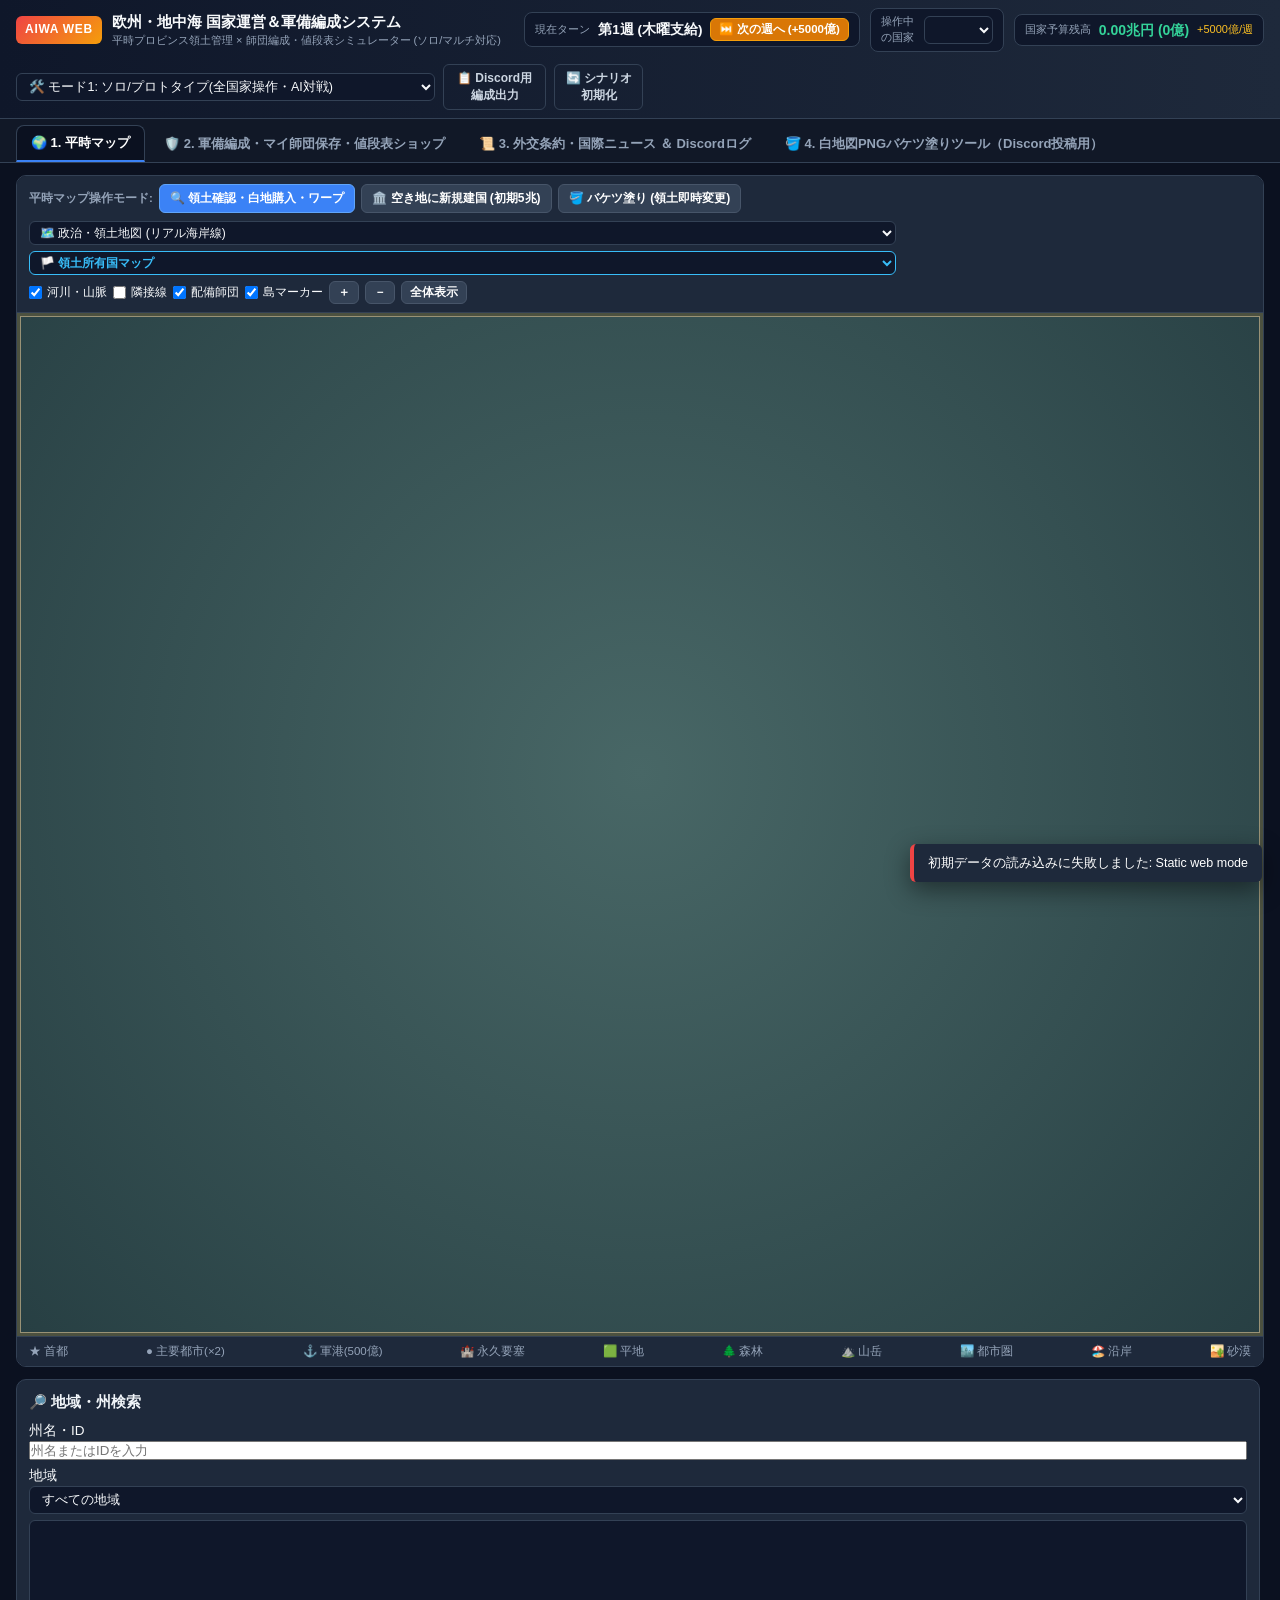
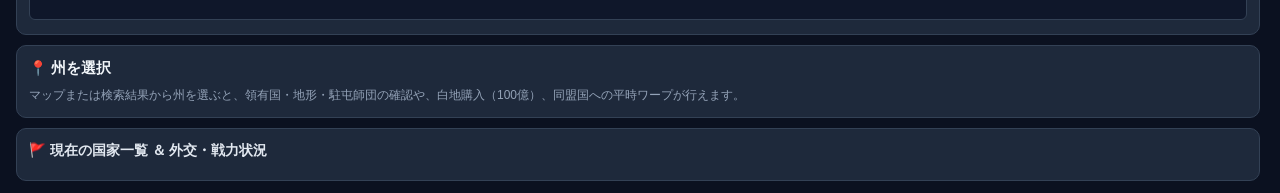
==== commit 8a583c1f: "Update coastal classifications and world map provinces" ====
--- a/index.html
+++ b/index.html
@@ -4,7 +4,7 @@
   <meta charset="UTF-8" />
   <meta name="viewport" content="width=device-width, initial-scale=1.0" />
   <title>AIWA Web Command — 欧州・地中海 国家運営＆戦術ウォーゲーム</title>
-  <link rel="stylesheet" href="/static/styles.css?v=20261110_europe1914" />
+  <link rel="stylesheet" href="/static/styles.css?v=20261110_region_splits" />
 </head>
 <body>
   <!-- トップヘッダー：国家切替・予算表示・週進行・モード切替 -->
@@ -38,10 +38,6 @@
     </div>
 
     <div class="topbar-right">
-      <select id="select-active-world" class="select-world-dropdown" title="ワールド切替">
-        <option value="world_admin1" selected>🌍 世界マップ (1,527州)</option>
-        <option value="default">🇪🇺 欧州マップ (299州・現行戦役)</option>
-      </select>
       <select id="select-game-mode" class="mode-select" title="まず1(ソロ/検証プロトタイプ) と のちに2(マルチプレイ国別ロック) を切り替え">
         <option value="sandbox">🛠️ モード1: ソロ/プロトタイプ(全国家操作・AI対戦)</option>
         <option value="multiplayer">🌐 モード2: マルチプレイ(国別パスコード保護)</option>
@@ -54,7 +50,7 @@
   <!-- メインナビゲーションタブ（宣戦布告以降の戦時マップは一旦切り離し） -->
   <nav class="main-tabs">
     <button class="tab-btn active" data-tab="tab-peacetime-map">
-      🌍 1. 平時マップ（State / HoI4規模・299州）
+      🌍 1. 平時マップ
     </button>
     <button class="tab-btn tab-war-highlight" data-tab="tab-wartime-map" style="display:none;">
       ⚔️ 戦時マップ（分離型・戦術作戦ボード ＆ AI審判）
@@ -144,14 +140,14 @@
       <!-- 右：選択プロビンス詳細 / 建国フォーム / バケツ塗りパレット -->
       <aside class="side-panel">
         <div class="card state-search">
-          <h2>🔎 地域・州検索（State / HoI4規模・299州）</h2>
+          <h2>🔎 地域・州検索</h2>
           <label>州名・ID <input id="state-search" type="search" placeholder="州名またはIDを入力" /></label>
           <label>地域 <select id="state-region-filter"><option value="">すべての地域</option></select></label>
           <select id="state-search-results" size="5" aria-label="検索結果"></select>
         </div>
         <!-- パネルA: プロビンス詳細＆白地購入＆平時ワープ -->
         <div id="peace-panel-inspect" class="card">
-          <h2 id="prov-detail-title">📍 州を選択（State / HoI4規模・299州）</h2>
+          <h2 id="prov-detail-title">📍 州を選択</h2>
           <div id="prov-detail-body" class="card-body">
             <p class="muted">マップまたは検索結果から州を選ぶと、領有国・地形・駐屯師団の確認や、白地購入（100億）、同盟国への平時ワープが行えます。</p>
           </div>
@@ -697,13 +693,7 @@
       </div>
       <div class="form-grid">
         <button id="btn-reset-world" class="btn btn-primary btn-block" style="background:#0284c7;border-color:#38bdf8;">
-          🌍 シナリオ：世界マップ（全1,527州・世界規模建国）で初期化
-        </button>
-        <button id="btn-reset-aiwa" class="btn btn-primary btn-block">
-          🌍 シナリオ①：AIWA 現行サーバー再現（欧州・地中海15カ国＋条約＋瑞西仏戦争）で初期化
-        </button>
-        <button id="btn-reset-blank" class="btn btn-amber btn-block">
-          🏳️ シナリオ②：完全な白地図から新規スタート（ゼロから建国・ソロ/マルチ用）
+          🌍 シナリオ：世界マップ（全1,531州・世界規模建国）で初期化
         </button>
       </div>
     </div>
@@ -756,9 +746,9 @@
   </div>
 
   <div id="toast-container" class="toast-container"></div>
-  <script src="/static/world_admin1_map.js?v=20261110_europe1914"></script>
-  <script src="/static/realistic_map_data.js"></script>
+  <script src="/static/world_admin1_map.js?v=20261111_gibraltar_large"></script>
+  <script src="/static/realistic_map_data.js?v=20261111_gibraltar_large"></script>
   <script src="/static/standalone_data.js"></script>
-  <script src="/static/app.js?v=20261110_europe1914"></script>
+  <script src="/static/app.js?v=20261111_world_only"></script>
 </body>
 </html>
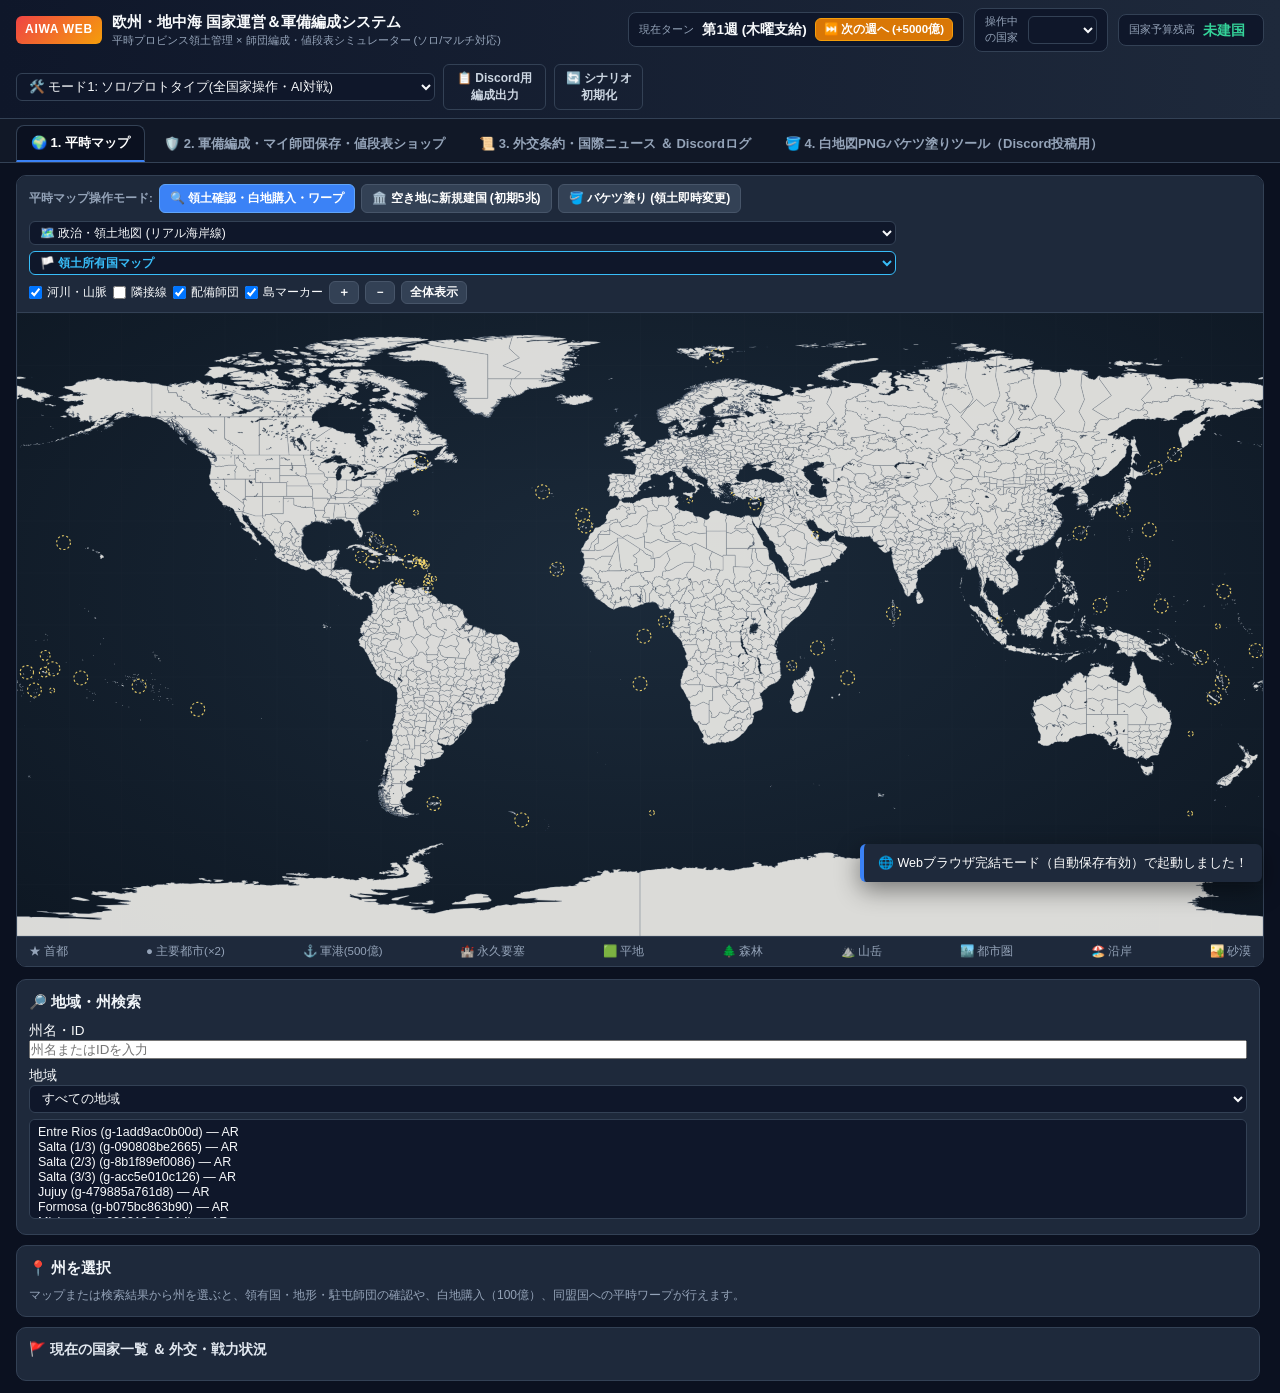
==== commit 665648e2: "feat: GitHub Pages対応（相対パス化・静的ホスティング向けスタンドアロン世界マップ起動・最新データ同期）" ====
--- a/index.html
+++ b/index.html
@@ -4,7 +4,7 @@
   <meta charset="UTF-8" />
   <meta name="viewport" content="width=device-width, initial-scale=1.0" />
   <title>AIWA Web Command — 欧州・地中海 国家運営＆戦術ウォーゲーム</title>
-  <link rel="stylesheet" href="/static/styles.css?v=20261110_region_splits" />
+  <link rel="stylesheet" href="./static/styles.css?v=20261113_gh_pages" />
 </head>
 <body>
   <!-- トップヘッダー：国家切替・予算表示・週進行・モード切替 -->
@@ -746,9 +746,9 @@
   </div>
 
   <div id="toast-container" class="toast-container"></div>
-  <script src="/static/world_admin1_map.js?v=20261111_gibraltar_large"></script>
-  <script src="/static/realistic_map_data.js?v=20261111_gibraltar_large"></script>
-  <script src="/static/standalone_data.js"></script>
-  <script src="/static/app.js?v=20261111_world_only"></script>
+  <script src="./static/world_admin1_map.js?v=20261113_gh_pages"></script>
+  <script src="./static/realistic_map_data.js?v=20261113_gh_pages"></script>
+  <script src="./static/standalone_data.js?v=20261113_gh_pages"></script>
+  <script src="./static/app.js?v=20261113_gh_pages"></script>
 </body>
 </html>
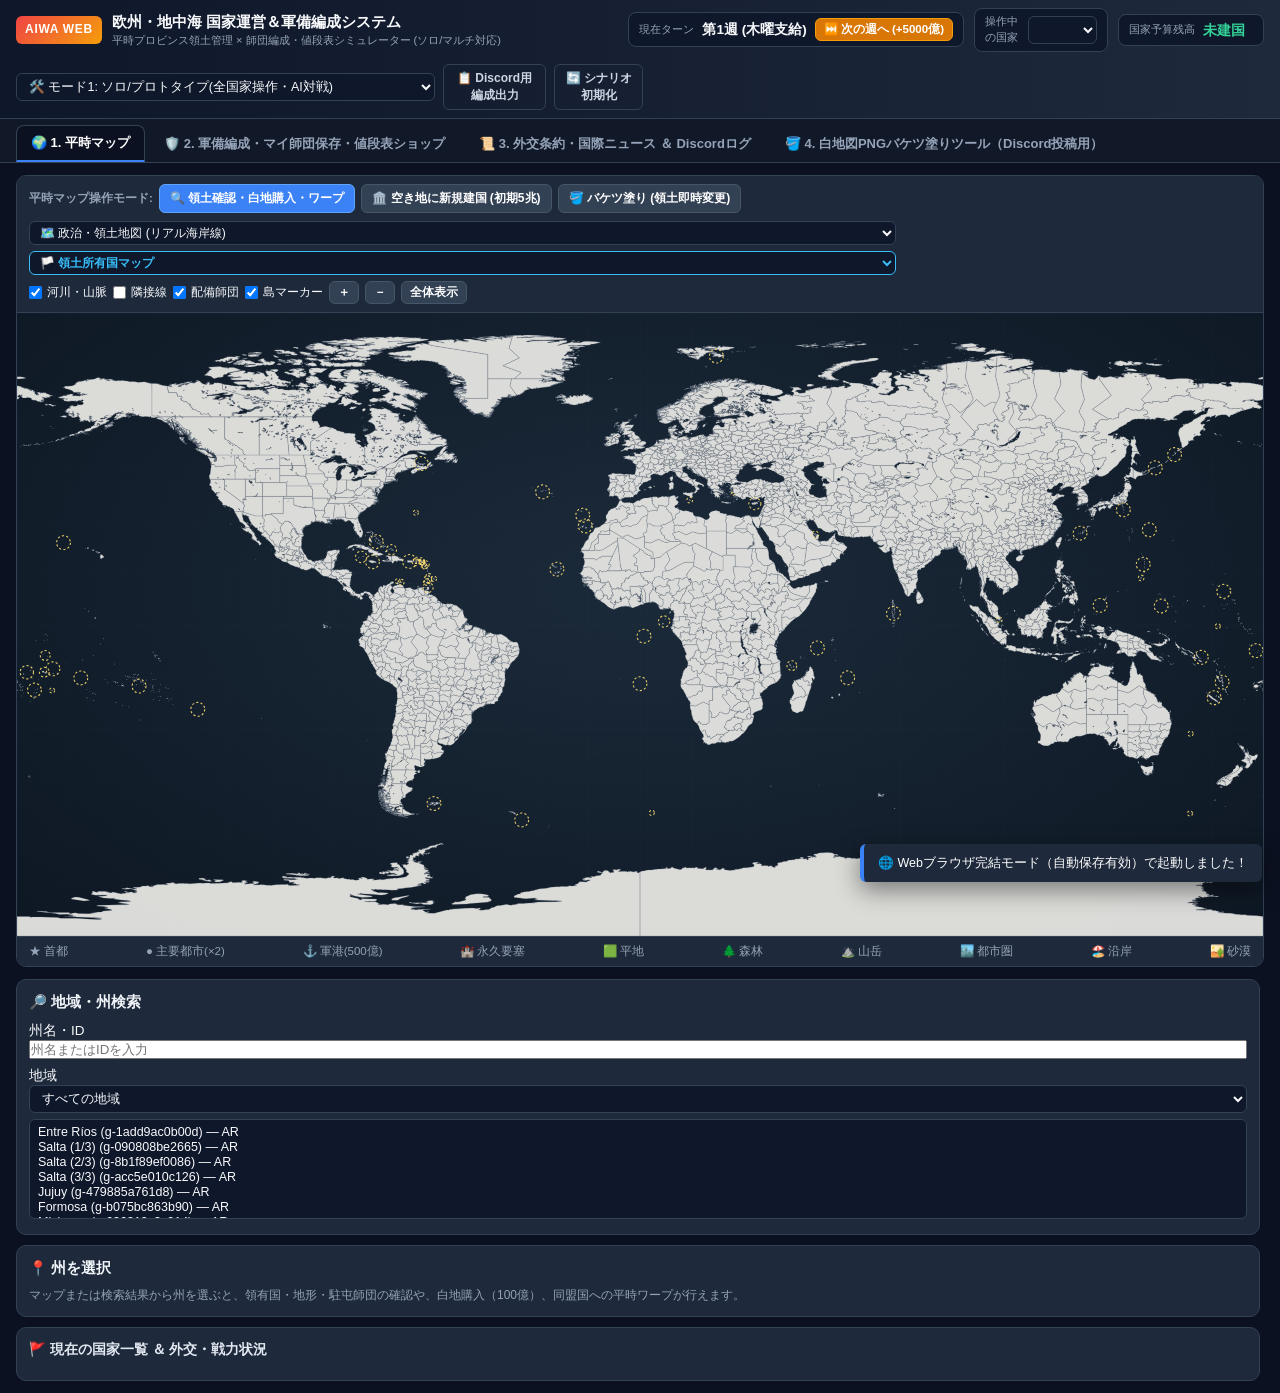
==== commit 6f3bfd65: "Use real geoBoundaries ADM2 administrative boundaries for Inner Mongolia" ====
--- a/index.html
+++ b/index.html
@@ -4,7 +4,7 @@
   <meta charset="UTF-8" />
   <meta name="viewport" content="width=device-width, initial-scale=1.0" />
   <title>AIWA Web Command — 欧州・地中海 国家運営＆戦術ウォーゲーム</title>
-  <link rel="stylesheet" href="./static/styles.css?v=20261113_gh_pages" />
+  <link rel="stylesheet" href="./static/styles.css?v=20261113_real_im" />
 </head>
 <body>
   <!-- トップヘッダー：国家切替・予算表示・週進行・モード切替 -->
@@ -746,9 +746,9 @@
   </div>
 
   <div id="toast-container" class="toast-container"></div>
-  <script src="./static/world_admin1_map.js?v=20261113_gh_pages"></script>
-  <script src="./static/realistic_map_data.js?v=20261113_gh_pages"></script>
-  <script src="./static/standalone_data.js?v=20261113_gh_pages"></script>
-  <script src="./static/app.js?v=20261113_gh_pages"></script>
+  <script src="./static/world_admin1_map.js?v=20261113_real_im"></script>
+  <script src="./static/realistic_map_data.js?v=20261113_real_im"></script>
+  <script src="./static/standalone_data.js?v=20261113_real_im"></script>
+  <script src="./static/app.js?v=20261113_real_im"></script>
 </body>
 </html>
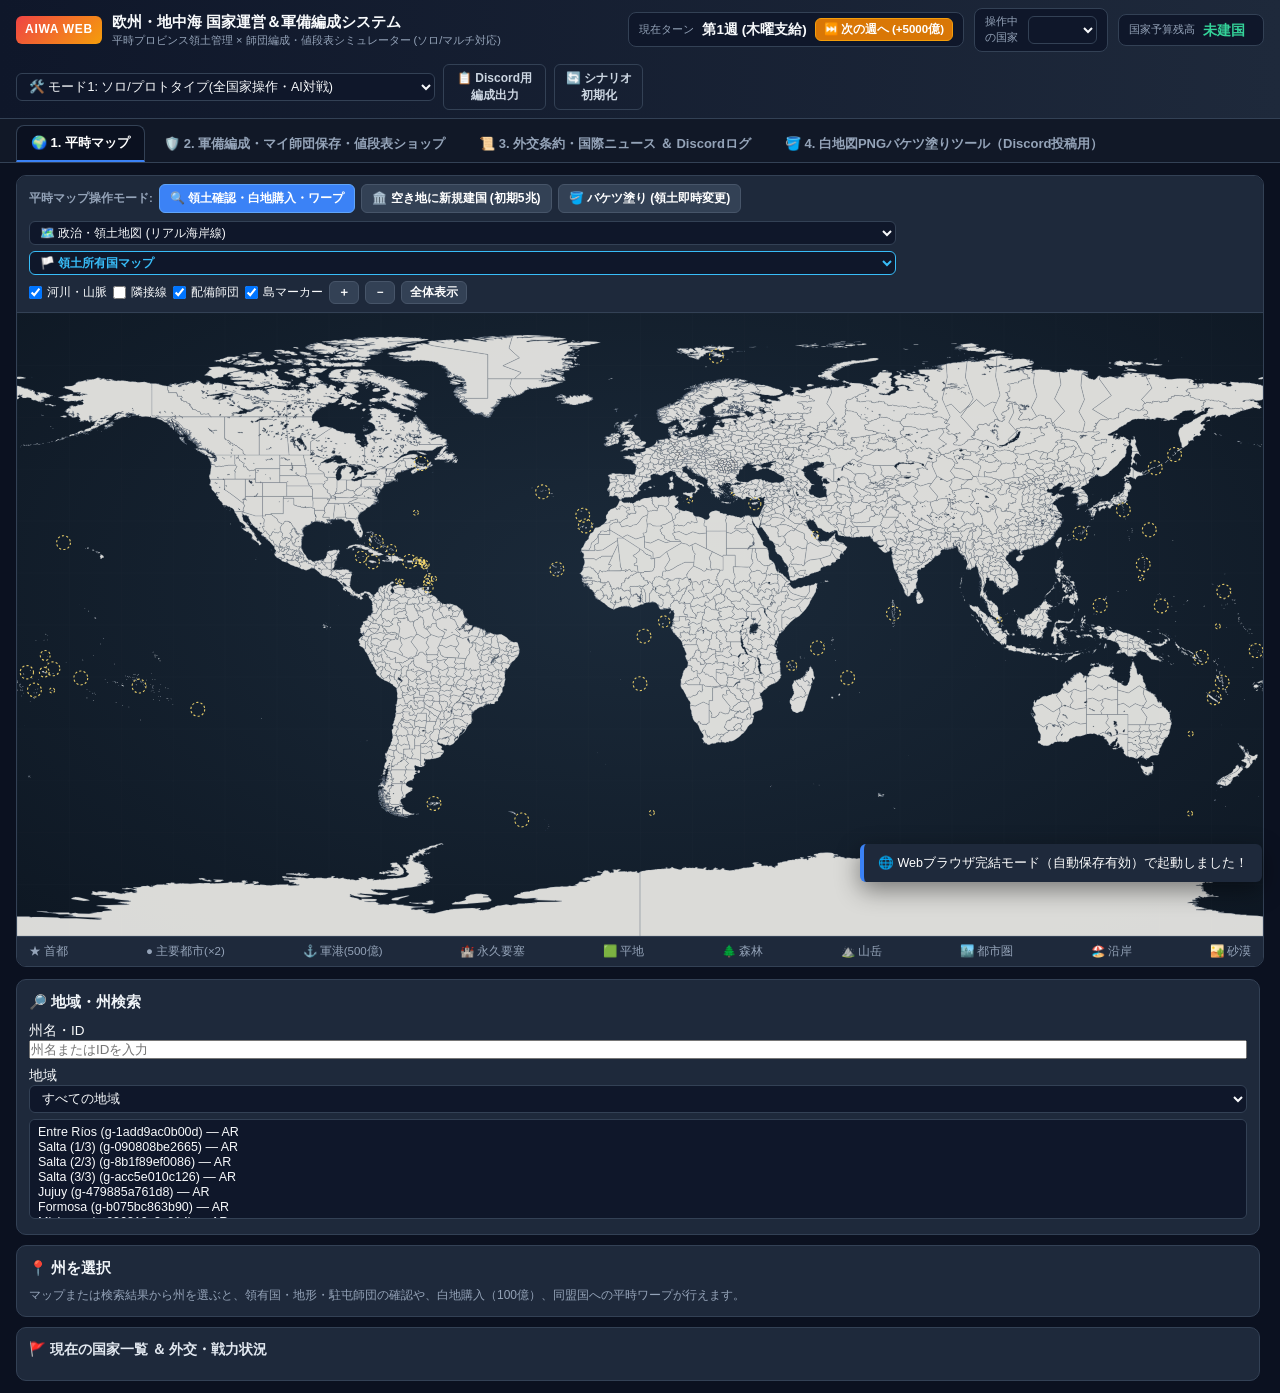
==== commit bf7ffb17: "Subdivide Romania, Bavaria, Lower Saxony, and NW Russia using real admin boundaries" ====
--- a/index.html
+++ b/index.html
@@ -4,7 +4,7 @@
   <meta charset="UTF-8" />
   <meta name="viewport" content="width=device-width, initial-scale=1.0" />
   <title>AIWA Web Command — 欧州・地中海 国家運営＆戦術ウォーゲーム</title>
-  <link rel="stylesheet" href="./static/styles.css?v=20261113_real_im" />
+  <link rel="stylesheet" href="./static/styles.css?v=20261113_eu_real" />
 </head>
 <body>
   <!-- トップヘッダー：国家切替・予算表示・週進行・モード切替 -->
@@ -746,9 +746,9 @@
   </div>
 
   <div id="toast-container" class="toast-container"></div>
-  <script src="./static/world_admin1_map.js?v=20261113_real_im"></script>
-  <script src="./static/realistic_map_data.js?v=20261113_real_im"></script>
-  <script src="./static/standalone_data.js?v=20261113_real_im"></script>
-  <script src="./static/app.js?v=20261113_real_im"></script>
+  <script src="./static/world_admin1_map.js?v=20261113_eu_real"></script>
+  <script src="./static/realistic_map_data.js?v=20261113_eu_real"></script>
+  <script src="./static/standalone_data.js?v=20261113_eu_real"></script>
+  <script src="./static/app.js?v=20261113_eu_real"></script>
 </body>
 </html>
